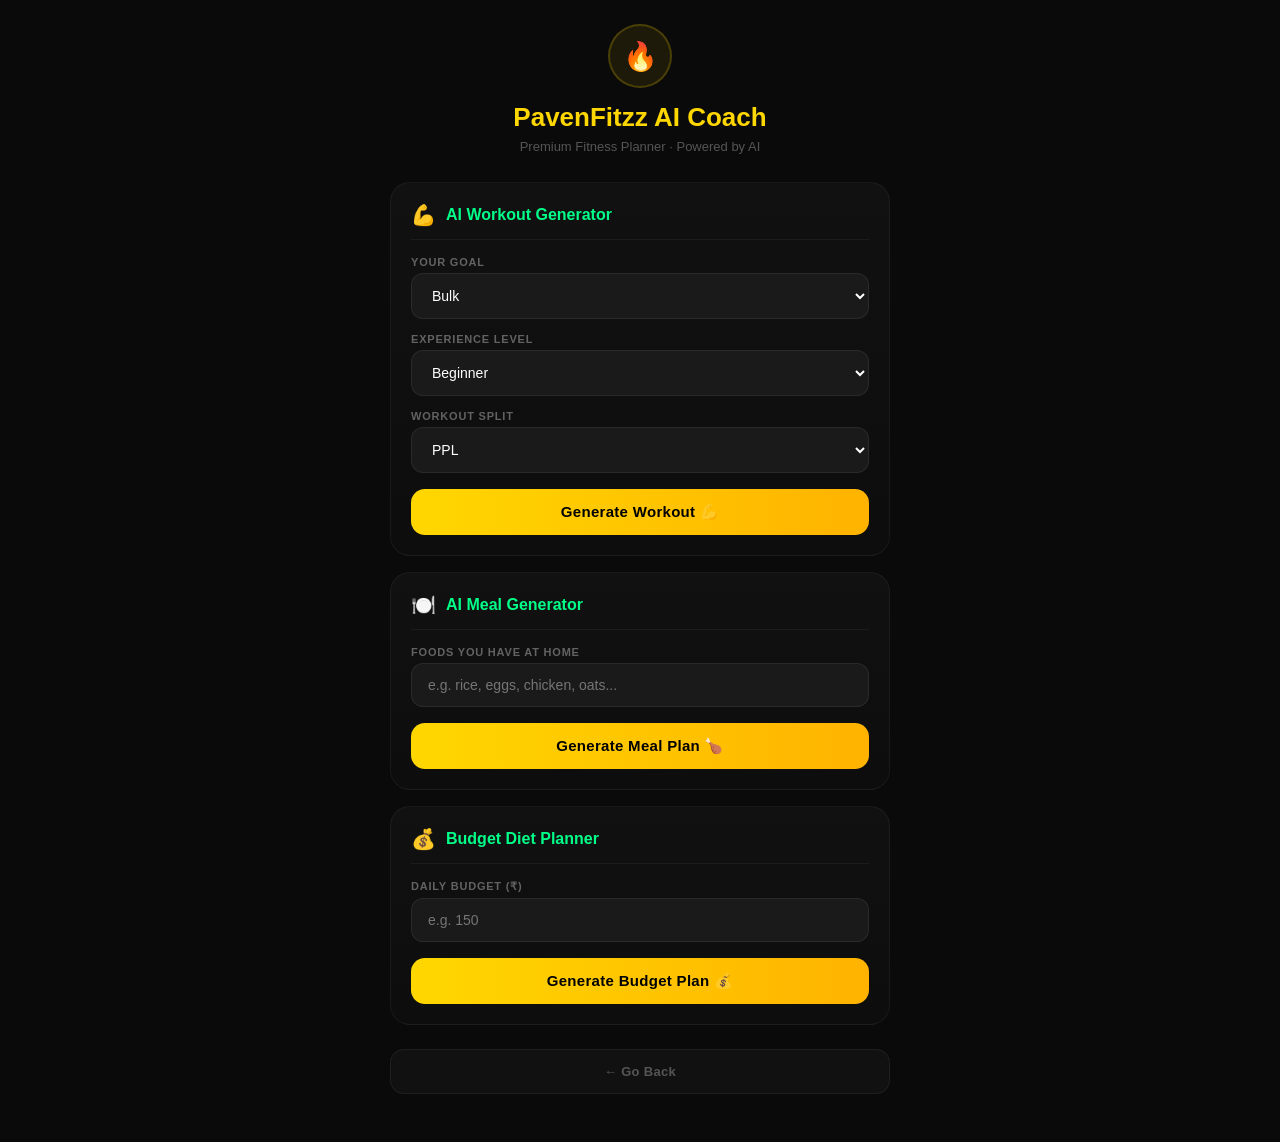
==== ai-dashboard.html @ f3b83119 "Update ai-dashboard.html" ====
<!DOCTYPE html>
<html lang="en">
<head>
<meta charset="UTF-8">
<meta name="viewport" content="width=device-width, initial-scale=1.0">
<title>PavenFitzz AI Coach</title>
<link rel="stylesheet" href="ai.css">
</head>
<body>
<div class="container">

  <div class="ai-header">
    <div class="ai-logo">🔥</div>
    <div class="ai-title">PavenFitzz AI Coach</div>
    <div class="ai-subtitle">Premium Fitness Planner · Powered by AI</div>
  </div>

  <div class="box">
    <div class="box-header">
      <span style="font-size:20px;">💪</span>
      <h2>AI Workout Generator</h2>
    </div>
    <label class="input-label">Your Goal</label>
    <select id="goal">
      <option>Bulk</option>
      <option>Cut</option>
      <option>Maintain</option>
      <option>Athletic</option>
    </select>
    <label class="input-label">Experience Level</label>
    <select id="level">
      <option>Beginner</option>
      <option>Intermediate</option>
      <option>Advanced</option>
    </select>
    <label class="input-label">Workout Split</label>
    <select id="split">
      <option>PPL</option>
      <option>Bro Split</option>
      <option>Upper Lower</option>
      <option>Full Body</option>
    </select>
    <button id="workoutBtn" onclick="generateWorkout()">
      Generate Workout 💪
    </button>
    <div id="workoutResult" class="result"></div>
  </div>

  <div class="box">
    <div class="box-header">
      <span style="font-size:20px;">🍽️</span>
      <h2>AI Meal Generator</h2>
    </div>
    <label class="input-label">Foods you have at home</label>
    <input type="text" id="foods" placeholder="e.g. rice, eggs, chicken, oats...">
    <button id="mealBtn" onclick="generateMeal()">
      Generate Meal Plan 🍗
    </button>
    <div id="mealResult" class="result"></div>
  </div>

  <div class="box">
    <div class="box-header">
      <span style="font-size:20px;">💰</span>
      <h2>Budget Diet Planner</h2>
    </div>
    <label class="input-label">Daily Budget (₹)</label>
    <input type="number" id="budget" placeholder="e.g. 150">
    <button id="budgetBtn" onclick="generateBudget()">
      Generate Budget Plan 💰
    </button>
    <div id="budgetResult" class="result"></div>
  </div>

  <button class="back-btn" onclick="history.back()">← Go Back</button>
</div>

<script>
var GEMINI_KEY = "AIzaSyBDkPioz9apRz7nb--AE00VEmUKcTgW-ak";

function callAI(prompt) {
  var url = "https://generativelanguage.googleapis.com/v1beta/models/gemini-2.5-flash:generateContent?key=" + GEMINI_KEY;
  return fetch(url, {
    method: "POST",
    headers: { "Content-Type": "application/json" },
    body: JSON.stringify({
      contents: [{ parts: [{ text: prompt }] }]
    })
  })
  .then(function(res) { return res.json(); })
  .then(function(data) {
    var text = data && data.candidates && data.candidates[0] && data.candidates[0].content && data.candidates[0].content.parts && data.candidates[0].content.parts[0] && data.candidates[0].content.parts[0].text;
    if (!text) {
      console.log("Gemini raw:", JSON.stringify(data));
      throw new Error("No response from AI");
    }
    return text;
  });
}

function showLoading(id) {
  var el = document.getElementById(id);
  el.className = "result show";
  el.innerHTML = '<div class="loading-dots"><span></span><span></span><span></span></div>';
}

function showResult(id, html) {
  var el = document.getElementById(id);
  el.className = "result show";
  el.innerHTML = html;
}

function generateWorkout() {
  var goal  = document.getElementById("goal").value;
  var level = document.getElementById("level").value;
  var split = document.getElementById("split").value;
  var btn   = document.getElementById("workoutBtn");

  btn.disabled = true;
  btn.innerText = "Generating...";
  showLoading("workoutResult");

  var prompt = "You are an expert fitness coach. Create a " + split + " workout plan for a " + level + " level person with goal: " + goal + ". Give exactly 4-6 days. For each day give: day name, 4-5 exercises with sets x reps. Format as plain text. Use emojis. Keep it concise and practical for Indians. End with one motivational tip.";

  callAI(prompt)
  .then(function(text) {
    var lines = text.split("\n").filter(function(l) { return l.trim(); });
    var html = lines.map(function(line) {
      if (/day\s*\d/i.test(line) || /^(monday|tuesday|wednesday|thursday|friday|saturday|sunday)/i.test(line)) {
        return '<div class="result-day"><div class="result-day-title">' + line + '</div></div>';
      }
      return '<div class="result-line"><span>' + line + '</span></div>';
    }).join("");
    showResult("workoutResult",
      '<div style="margin-bottom:10px;">' +
      '<span class="tag tag-gold">' + goal + '</span> ' +
      '<span class="tag tag-green">' + level + '</span> ' +
      '<span class="tag tag-gold">' + split + '</span>' +
      '</div>' + html
    );
  })
  .catch(function(e) {
    console.error("Workout error:", e);
    showResult("workoutResult", '<div class="result-line" style="color:#ff4444;">Error: ' + e.message + '</div>');
  })
  .finally(function() {
    btn.disabled = false;
    btn.innerText = "Generate Workout 💪";
  });
}

function generateMeal() {
  var foods = document.getElementById("foods").value.trim();
  var btn   = document.getElementById("mealBtn");

  if (!foods) { alert("Enter the foods you have"); return; }

  btn.disabled = true;
  btn.innerText = "Generating...";
  showLoading("mealResult");

  var prompt = "You are a nutrition expert. The person has these foods: " + foods + ". Create a full day meal plan (Breakfast, Lunch, Snack, Dinner) using ONLY these foods. High protein, practical. Add calories per meal. Use emojis. Indian diet style.";

  callAI(prompt)
  .then(function(text) {
    var lines = text.split("\n").filter(function(l) { return l.trim(); });
    var html = lines.map(function(line) {
      return '<div class="result-line"><span>' + line + '</span></div>';
    }).join("");
    showResult("mealResult", html);
  })
  .catch(function(e) {
    console.error("Meal error:", e);
    showResult("mealResult", '<div class="result-line" style="color:#ff4444;">Error: ' + e.message + '</div>');
  })
  .finally(function() {
    btn.disabled = false;
    btn.innerText = "Generate Meal Plan 🍗";
  });
}

function generateBudget() {
  var budget = document.getElementById("budget").value;
  var btn    = document.getElementById("budgetBtn");

  if (!budget || budget < 1) { alert("Enter valid budget"); return; }

  btn.disabled = true;
  btn.innerText = "Generating...";
  showLoading("budgetResult");

  var prompt = "You are a budget nutrition expert in India. Create a high protein muscle building diet for Rs." + budget + " per day. List foods with prices in rupees. Full day plan: Breakfast, Lunch, Snack, Dinner. Stay within Rs." + budget + ". Use emojis. Practical for Indian markets.";

  callAI(prompt)
  .then(function(text) {
    var lines = text.split("\n").filter(function(l) { return l.trim(); });
    var html = lines.map(function(line) {
      return '<div class="result-line"><span>' + line + '</span></div>';
    }).join("");
    showResult("budgetResult",
      '<div style="margin-bottom:10px;"><span class="tag tag-green">Budget: Rs.' + budget + '/day</span></div>' + html
    );
  })
  .catch(function(e) {
    console.error("Budget error:", e);
    showResult("budgetResult", '<div class="result-line" style="color:#ff4444;">Error: ' + e.message + '</div>');
  })
  .finally(function() {
    btn.disabled = false;
    btn.innerText = "Generate Budget Plan 💰";
  });
}
</script>

</body>
</html>
---- ai.css ----
*, *::before, *::after {
  margin: 0; padding: 0; box-sizing: border-box;
}

body {
  background: #0a0a0a;
  color: #fff;
  font-family: Arial, sans-serif;
  min-height: 100vh;
  padding: 24px 16px 48px;
}

.container {
  max-width: 500px;
  margin: 0 auto;
}

.ai-header {
  text-align: center;
  margin-bottom: 28px;
}

.ai-logo {
  width: 64px; height: 64px;
  border-radius: 50%;
  background: rgba(255,215,0,0.08);
  border: 2px solid rgba(255,215,0,0.2);
  display: flex; align-items: center; justify-content: center;
  font-size: 28px;
  margin: 0 auto 14px;
}

.ai-title {
  font-size: 26px;
  font-weight: 900;
  color: #ffd700;
  margin-bottom: 6px;
}

.ai-subtitle {
  font-size: 13px;
  color: #555;
}

.box {
  background: linear-gradient(180deg, #111, #0d0d0d);
  border: 1px solid rgba(255,255,255,0.05);
  border-radius: 20px;
  padding: 20px;
  margin-bottom: 16px;
}

.box-header {
  display: flex;
  align-items: center;
  gap: 10px;
  margin-bottom: 16px;
  padding-bottom: 12px;
  border-bottom: 1px solid rgba(255,255,255,0.05);
}

.box-header h2 {
  font-size: 16px;
  font-weight: 800;
  color: #00ff88;
  margin: 0;
}

.input-label {
  display: block;
  font-size: 11px;
  font-weight: 700;
  text-transform: uppercase;
  letter-spacing: 0.8px;
  color: rgba(255,255,255,0.35);
  margin: 12px 0 5px;
}

select, input {
  width: 100%;
  padding: 13px 16px;
  border: 1px solid rgba(255,255,255,0.07);
  border-radius: 12px;
  background: #1a1a1a;
  color: #fff;
  font-size: 14px;
  outline: none;
  transition: 0.2s;
  margin-bottom: 2px;
}

select:focus, input:focus {
  border-color: rgba(0,255,136,0.3);
  background: #1e1e1e;
  box-shadow: 0 0 0 3px rgba(0,255,136,0.06);
}

select option { background: #1a1a1a; }

button {
  width: 100%;
  padding: 14px;
  border: none;
  border-radius: 14px;
  background: linear-gradient(90deg, #ffd700, #ffb300);
  color: #000;
  font-weight: 800;
  font-size: 15px;
  cursor: pointer;
  margin-top: 14px;
  transition: 0.2s;
  letter-spacing: 0.3px;
}

button:hover { transform: translateY(-2px); box-shadow: 0 10px 24px rgba(255,215,0,0.2); }
button:active { transform: scale(0.98); }
button:disabled { opacity: 0.5; cursor: not-allowed; transform: none; }

.result {
  margin-top: 14px;
  background: #0a0f0a;
  border: 1px solid rgba(0,255,136,0.12);
  border-radius: 14px;
  padding: 16px;
  min-height: 60px;
  display: none;
}

.result.show { display: block; }

.result-line {
  display: flex;
  align-items: flex-start;
  gap: 10px;
  padding: 8px 0;
  border-bottom: 1px solid rgba(255,255,255,0.04);
  font-size: 14px;
  color: #ccc;
  line-height: 1.5;
}

.result-line:last-child { border-bottom: none; }

.result-line .icon { font-size: 16px; flex-shrink: 0; margin-top: 1px; }

.result-day {
  background: rgba(0,255,136,0.06);
  border: 1px solid rgba(0,255,136,0.1);
  border-radius: 10px;
  padding: 10px 12px;
  margin: 6px 0;
  font-size: 13px;
  color: #ccc;
}

.result-day-title {
  font-size: 12px;
  font-weight: 800;
  color: #00ff88;
  margin-bottom: 4px;
}

.loading-dots {
  display: flex;
  gap: 6px;
  justify-content: center;
  padding: 10px;
}

.loading-dots span {
  width: 8px; height: 8px;
  border-radius: 50%;
  background: #00ff88;
  animation: bounce 0.8s infinite alternate;
}

.loading-dots span:nth-child(2) { animation-delay: 0.2s; }
.loading-dots span:nth-child(3) { animation-delay: 0.4s; }

@keyframes bounce {
  from { transform: translateY(0); opacity: 0.4; }
  to   { transform: translateY(-6px); opacity: 1; }
}

.tag {
  display: inline-block;
  font-size: 11px;
  font-weight: 700;
  padding: 3px 10px;
  border-radius: 99px;
  margin-right: 4px;
  margin-bottom: 8px;
}

.tag-gold { background: rgba(255,215,0,0.1); color: #ffd700; border: 1px solid rgba(255,215,0,0.2); }
.tag-green { background: rgba(0,255,136,0.08); color: #00ff88; border: 1px solid rgba(0,255,136,0.2); }

.back-btn {
  background: #111 !important;
  color: #555 !important;
  border: 1px solid rgba(255,255,255,0.06) !important;
  font-size: 13px !important;
  margin-top: 8px !important;
}
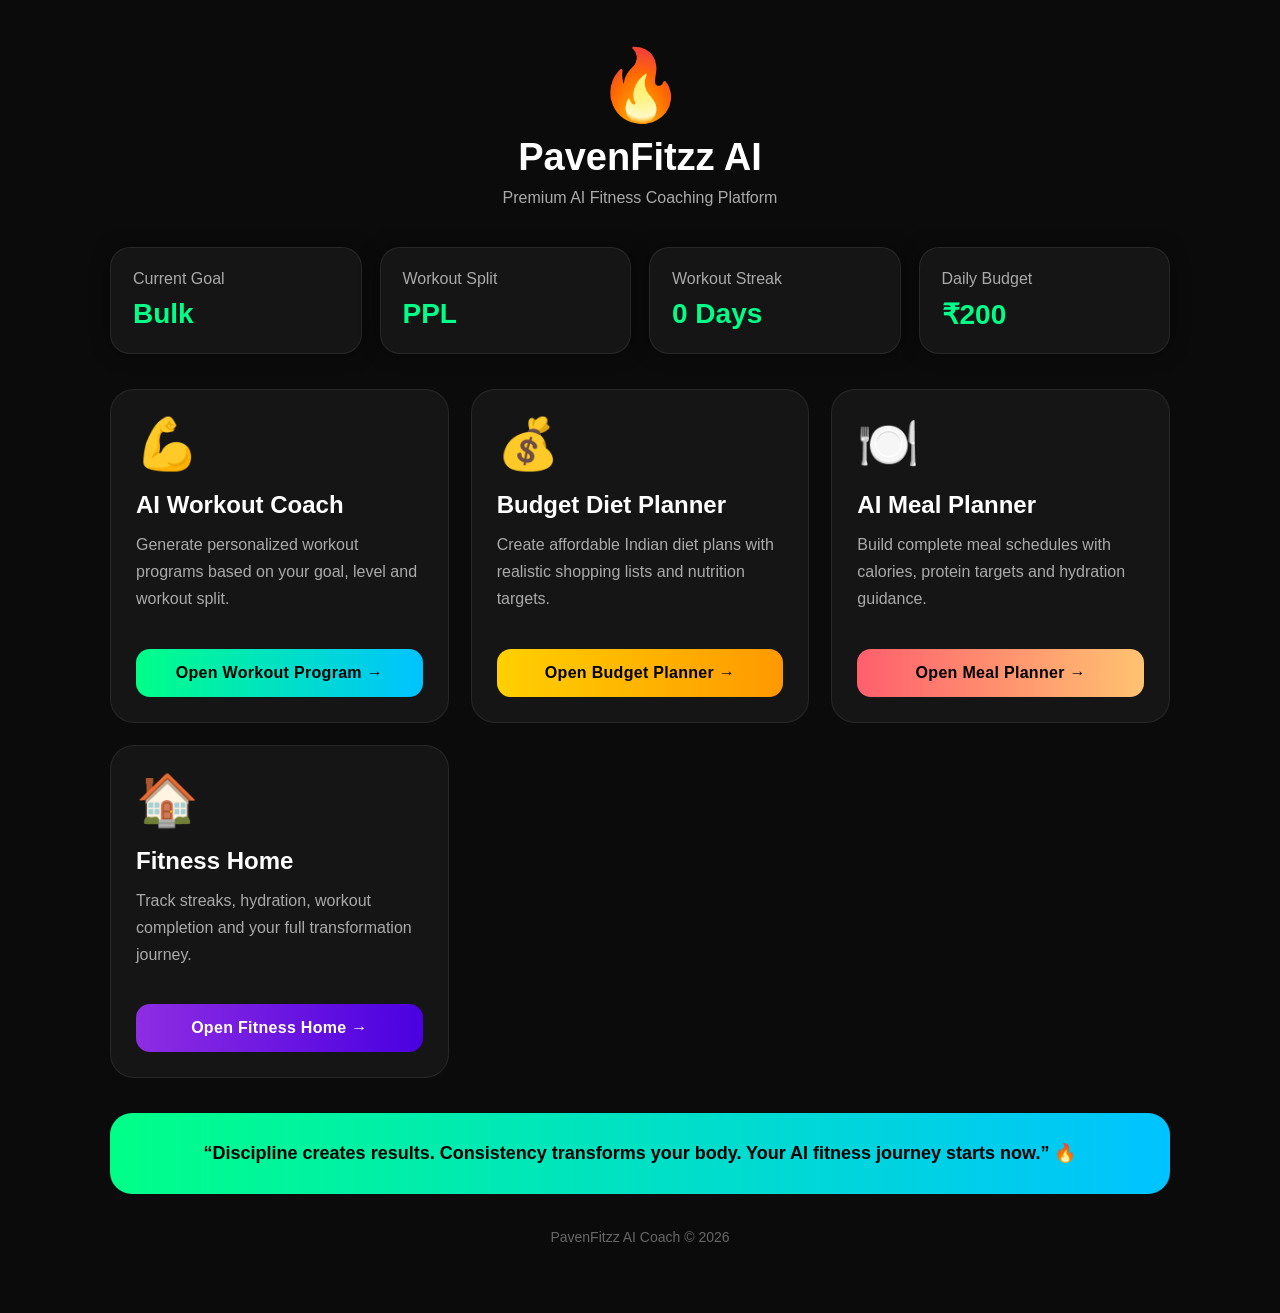
==== commit 64cadcea: "Update ai-dashboard.html" ====
--- a/ai-dashboard.html
+++ b/ai-dashboard.html
@@ -1,215 +1,493 @@
 <!DOCTYPE html>
 <html lang="en">
+
 <head>
 <meta charset="UTF-8">
-<meta name="viewport" content="width=device-width, initial-scale=1.0">
-<title>PavenFitzz AI Coach</title>
+<meta name="viewport"
+content="width=device-width, initial-scale=1.0">
+
+<title>PavenFitzz AI Dashboard</title>
+
 <link rel="stylesheet" href="ai.css">
+
+<style>
+
+body{
+  margin:0;
+  font-family:Arial,sans-serif;
+  background:#0b0b0b;
+  color:white;
+}
+
+.container{
+  max-width:1100px;
+  margin:auto;
+  padding:20px;
+}
+
+.header{
+  text-align:center;
+  margin-bottom:40px;
+}
+
+.logo{
+  font-size:70px;
+  margin-bottom:10px;
+}
+
+.title{
+  font-size:38px;
+  font-weight:700;
+}
+
+.subtitle{
+  color:#aaa;
+  margin-top:10px;
+  font-size:16px;
+}
+
+.stats-grid{
+  display:grid;
+  grid-template-columns:
+  repeat(auto-fit,minmax(220px,1fr));
+  gap:18px;
+  margin-bottom:35px;
+}
+
+.stat-card{
+  background:#151515;
+  border-radius:20px;
+  padding:22px;
+  border:1px solid rgba(255,255,255,0.08);
+  box-shadow:0 0 20px rgba(0,0,0,0.4);
+}
+
+.stat-title{
+  color:#aaa;
+  margin-bottom:10px;
+}
+
+.stat-value{
+  font-size:28px;
+  font-weight:700;
+  color:#00ff88;
+}
+
+.main-grid{
+  display:grid;
+  grid-template-columns:
+  repeat(auto-fit,minmax(280px,1fr));
+  gap:22px;
+}
+
+.feature-card{
+  background:#151515;
+  border-radius:24px;
+  padding:25px;
+  border:1px solid rgba(255,255,255,0.08);
+  transition:.3s;
+  position:relative;
+  overflow:hidden;
+}
+
+.feature-card:hover{
+  transform:translateY(-5px);
+  border-color:#00ff88;
+}
+
+.feature-icon{
+  font-size:50px;
+  margin-bottom:18px;
+}
+
+.feature-title{
+  font-size:24px;
+  font-weight:700;
+  margin-bottom:12px;
+}
+
+.feature-desc{
+  color:#aaa;
+  line-height:1.7;
+  margin-bottom:22px;
+}
+
+.open-btn{
+  width:100%;
+  padding:15px;
+  border:none;
+  border-radius:14px;
+  font-size:16px;
+  font-weight:700;
+  cursor:pointer;
+  transition:.3s;
+}
+
+.workout-btn{
+  background:linear-gradient(
+  90deg,
+  #00ff88,
+  #00c3ff
+  );
+
+  color:black;
+}
+
+.budget-btn{
+  background:linear-gradient(
+  90deg,
+  #ffd000,
+  #ff9900
+  );
+
+  color:black;
+}
+
+.meal-btn{
+  background:linear-gradient(
+  90deg,
+  #ff5f6d,
+  #ffc371
+  );
+
+  color:black;
+}
+
+.home-btn{
+  background:linear-gradient(
+  90deg,
+  #8e2de2,
+  #4a00e0
+  );
+
+  color:white;
+}
+
+.open-btn:hover{
+  transform:scale(1.03);
+}
+
+.quote-box{
+  margin-top:35px;
+  background:linear-gradient(
+  90deg,
+  #00ff88,
+  #00c3ff
+  );
+
+  color:black;
+
+  padding:24px;
+  border-radius:22px;
+  text-align:center;
+  font-weight:700;
+  line-height:1.8;
+  font-size:18px;
+}
+
+.footer{
+  margin-top:35px;
+  text-align:center;
+  color:#666;
+  font-size:14px;
+}
+
+</style>
+
 </head>
+
 <body>
+
 <div class="container">
 
-  <div class="ai-header">
-    <div class="ai-logo">🔥</div>
-    <div class="ai-title">PavenFitzz AI Coach</div>
-    <div class="ai-subtitle">Premium Fitness Planner · Powered by AI</div>
+  <!-- HEADER -->
+
+  <div class="header">
+
+    <div class="logo">🔥</div>
+
+    <div class="title">
+      PavenFitzz AI
+    </div>
+
+    <div class="subtitle">
+      Premium AI Fitness Coaching Platform
+    </div>
+
   </div>
 
-  <div class="box">
-    <div class="box-header">
-      <span style="font-size:20px;">💪</span>
-      <h2>AI Workout Generator</h2>
-    </div>
-    <label class="input-label">Your Goal</label>
-    <select id="goal">
-      <option>Bulk</option>
-      <option>Cut</option>
-      <option>Maintain</option>
-      <option>Athletic</option>
-    </select>
-    <label class="input-label">Experience Level</label>
-    <select id="level">
-      <option>Beginner</option>
-      <option>Intermediate</option>
-      <option>Advanced</option>
-    </select>
-    <label class="input-label">Workout Split</label>
-    <select id="split">
-      <option>PPL</option>
-      <option>Bro Split</option>
-      <option>Upper Lower</option>
-      <option>Full Body</option>
-    </select>
-    <button id="workoutBtn" onclick="generateWorkout()">
-      Generate Workout 💪
-    </button>
-    <div id="workoutResult" class="result"></div>
+  <!-- STATS -->
+
+  <div class="stats-grid">
+
+    <div class="stat-card">
+
+      <div class="stat-title">
+        Current Goal
+      </div>
+
+      <div class="stat-value"
+      id="goalText">
+
+      Bulk
+
+      </div>
+
+    </div>
+
+    <div class="stat-card">
+
+      <div class="stat-title">
+        Workout Split
+      </div>
+
+      <div class="stat-value"
+      id="splitText">
+
+      PPL
+
+      </div>
+
+    </div>
+
+    <div class="stat-card">
+
+      <div class="stat-title">
+        Workout Streak
+      </div>
+
+      <div class="stat-value"
+      id="streakText">
+
+      0 Days
+
+      </div>
+
+    </div>
+
+    <div class="stat-card">
+
+      <div class="stat-title">
+        Daily Budget
+      </div>
+
+      <div class="stat-value"
+      id="budgetText">
+
+      ₹200
+
+      </div>
+
+    </div>
+
   </div>
 
-  <div class="box">
-    <div class="box-header">
-      <span style="font-size:20px;">🍽️</span>
-      <h2>AI Meal Generator</h2>
-    </div>
-    <label class="input-label">Foods you have at home</label>
-    <input type="text" id="foods" placeholder="e.g. rice, eggs, chicken, oats...">
-    <button id="mealBtn" onclick="generateMeal()">
-      Generate Meal Plan 🍗
-    </button>
-    <div id="mealResult" class="result"></div>
+  <!-- MAIN FEATURES -->
+
+  <div class="main-grid">
+
+    <!-- WORKOUT -->
+
+    <div class="feature-card">
+
+      <div class="feature-icon">
+        💪
+      </div>
+
+      <div class="feature-title">
+        AI Workout Coach
+      </div>
+
+      <div class="feature-desc">
+
+        Generate personalized workout
+        programs based on your goal,
+        level and workout split.
+
+      </div>
+
+      <button class="open-btn workout-btn"
+      onclick="openWorkout()">
+
+      Open Workout Program →
+
+      </button>
+
+    </div>
+
+    <!-- BUDGET -->
+
+    <div class="feature-card">
+
+      <div class="feature-icon">
+        💰
+      </div>
+
+      <div class="feature-title">
+        Budget Diet Planner
+      </div>
+
+      <div class="feature-desc">
+
+        Create affordable Indian diet
+        plans with realistic shopping
+        lists and nutrition targets.
+
+      </div>
+
+      <button class="open-btn budget-btn"
+      onclick="openBudget()">
+
+      Open Budget Planner →
+
+      </button>
+
+    </div>
+
+    <!-- MEAL -->
+
+    <div class="feature-card">
+
+      <div class="feature-icon">
+        🍽️
+      </div>
+
+      <div class="feature-title">
+        AI Meal Planner
+      </div>
+
+      <div class="feature-desc">
+
+        Build complete meal schedules
+        with calories, protein targets
+        and hydration guidance.
+
+      </div>
+
+      <button class="open-btn meal-btn"
+      onclick="openMeal()">
+
+      Open Meal Planner →
+
+      </button>
+
+    </div>
+
+    <!-- HOME -->
+
+    <div class="feature-card">
+
+      <div class="feature-icon">
+        🏠
+      </div>
+
+      <div class="feature-title">
+        Fitness Home
+      </div>
+
+      <div class="feature-desc">
+
+        Track streaks, hydration,
+        workout completion and your
+        full transformation journey.
+
+      </div>
+
+      <button class="open-btn home-btn"
+      onclick="openHome()">
+
+      Open Fitness Home →
+
+      </button>
+
+    </div>
+
   </div>
 
-  <div class="box">
-    <div class="box-header">
-      <span style="font-size:20px;">💰</span>
-      <h2>Budget Diet Planner</h2>
-    </div>
-    <label class="input-label">Daily Budget (₹)</label>
-    <input type="number" id="budget" placeholder="e.g. 150">
-    <button id="budgetBtn" onclick="generateBudget()">
-      Generate Budget Plan 💰
-    </button>
-    <div id="budgetResult" class="result"></div>
+  <!-- MOTIVATION -->
+
+  <div class="quote-box">
+
+    “Discipline creates results.
+    Consistency transforms your body.
+    Your AI fitness journey starts now.” 🔥
+
   </div>
 
-  <button class="back-btn" onclick="history.back()">← Go Back</button>
+  <!-- FOOTER -->
+
+  <div class="footer">
+
+    PavenFitzz AI Coach © 2026
+
+  </div>
+
 </div>
 
 <script>
-var GEMINI_KEY = "AIzaSyBDkPioz9apRz7nb--AE00VEmUKcTgW-ak";
-
-function callAI(prompt) {
-  var url = "https://generativelanguage.googleapis.com/v1beta/models/gemini-2.5-flash:generateContent?key=" + GEMINI_KEY;
-  return fetch(url, {
-    method: "POST",
-    headers: { "Content-Type": "application/json" },
-    body: JSON.stringify({
-      contents: [{ parts: [{ text: prompt }] }]
-    })
-  })
-  .then(function(res) { return res.json(); })
-  .then(function(data) {
-    var text = data && data.candidates && data.candidates[0] && data.candidates[0].content && data.candidates[0].content.parts && data.candidates[0].content.parts[0] && data.candidates[0].content.parts[0].text;
-    if (!text) {
-      console.log("Gemini raw:", JSON.stringify(data));
-      throw new Error("No response from AI");
-    }
-    return text;
-  });
-}
-
-function showLoading(id) {
-  var el = document.getElementById(id);
-  el.className = "result show";
-  el.innerHTML = '<div class="loading-dots"><span></span><span></span><span></span></div>';
-}
-
-function showResult(id, html) {
-  var el = document.getElementById(id);
-  el.className = "result show";
-  el.innerHTML = html;
-}
-
-function generateWorkout() {
-  var goal  = document.getElementById("goal").value;
-  var level = document.getElementById("level").value;
-  var split = document.getElementById("split").value;
-  var btn   = document.getElementById("workoutBtn");
-
-  btn.disabled = true;
-  btn.innerText = "Generating...";
-  showLoading("workoutResult");
-
-  var prompt = "You are an expert fitness coach. Create a " + split + " workout plan for a " + level + " level person with goal: " + goal + ". Give exactly 4-6 days. For each day give: day name, 4-5 exercises with sets x reps. Format as plain text. Use emojis. Keep it concise and practical for Indians. End with one motivational tip.";
-
-  callAI(prompt)
-  .then(function(text) {
-    var lines = text.split("\n").filter(function(l) { return l.trim(); });
-    var html = lines.map(function(line) {
-      if (/day\s*\d/i.test(line) || /^(monday|tuesday|wednesday|thursday|friday|saturday|sunday)/i.test(line)) {
-        return '<div class="result-day"><div class="result-day-title">' + line + '</div></div>';
-      }
-      return '<div class="result-line"><span>' + line + '</span></div>';
-    }).join("");
-    showResult("workoutResult",
-      '<div style="margin-bottom:10px;">' +
-      '<span class="tag tag-gold">' + goal + '</span> ' +
-      '<span class="tag tag-green">' + level + '</span> ' +
-      '<span class="tag tag-gold">' + split + '</span>' +
-      '</div>' + html
-    );
-  })
-  .catch(function(e) {
-    console.error("Workout error:", e);
-    showResult("workoutResult", '<div class="result-line" style="color:#ff4444;">Error: ' + e.message + '</div>');
-  })
-  .finally(function() {
-    btn.disabled = false;
-    btn.innerText = "Generate Workout 💪";
-  });
-}
-
-function generateMeal() {
-  var foods = document.getElementById("foods").value.trim();
-  var btn   = document.getElementById("mealBtn");
-
-  if (!foods) { alert("Enter the foods you have"); return; }
-
-  btn.disabled = true;
-  btn.innerText = "Generating...";
-  showLoading("mealResult");
-
-  var prompt = "You are a nutrition expert. The person has these foods: " + foods + ". Create a full day meal plan (Breakfast, Lunch, Snack, Dinner) using ONLY these foods. High protein, practical. Add calories per meal. Use emojis. Indian diet style.";
-
-  callAI(prompt)
-  .then(function(text) {
-    var lines = text.split("\n").filter(function(l) { return l.trim(); });
-    var html = lines.map(function(line) {
-      return '<div class="result-line"><span>' + line + '</span></div>';
-    }).join("");
-    showResult("mealResult", html);
-  })
-  .catch(function(e) {
-    console.error("Meal error:", e);
-    showResult("mealResult", '<div class="result-line" style="color:#ff4444;">Error: ' + e.message + '</div>');
-  })
-  .finally(function() {
-    btn.disabled = false;
-    btn.innerText = "Generate Meal Plan 🍗";
-  });
-}
-
-function generateBudget() {
-  var budget = document.getElementById("budget").value;
-  var btn    = document.getElementById("budgetBtn");
-
-  if (!budget || budget < 1) { alert("Enter valid budget"); return; }
-
-  btn.disabled = true;
-  btn.innerText = "Generating...";
-  showLoading("budgetResult");
-
-  var prompt = "You are a budget nutrition expert in India. Create a high protein muscle building diet for Rs." + budget + " per day. List foods with prices in rupees. Full day plan: Breakfast, Lunch, Snack, Dinner. Stay within Rs." + budget + ". Use emojis. Practical for Indian markets.";
-
-  callAI(prompt)
-  .then(function(text) {
-    var lines = text.split("\n").filter(function(l) { return l.trim(); });
-    var html = lines.map(function(line) {
-      return '<div class="result-line"><span>' + line + '</span></div>';
-    }).join("");
-    showResult("budgetResult",
-      '<div style="margin-bottom:10px;"><span class="tag tag-green">Budget: Rs.' + budget + '/day</span></div>' + html
-    );
-  })
-  .catch(function(e) {
-    console.error("Budget error:", e);
-    showResult("budgetResult", '<div class="result-line" style="color:#ff4444;">Error: ' + e.message + '</div>');
-  })
-  .finally(function() {
-    btn.disabled = false;
-    btn.innerText = "Generate Budget Plan 💰";
-  });
-}
+
+const goal =
+localStorage.getItem("goal")
+|| "Bulk";
+
+const split =
+localStorage.getItem("split")
+|| "PPL";
+
+const streak =
+localStorage.getItem("streak")
+|| "0";
+
+const budget =
+localStorage.getItem("budget")
+|| "200";
+
+document.getElementById(
+  "goalText"
+).innerText = goal;
+
+document.getElementById(
+  "splitText"
+).innerText = split;
+
+document.getElementById(
+  "streakText"
+).innerText =
+streak + " Days";
+
+document.getElementById(
+  "budgetText"
+).innerText =
+"₹" + budget;
+
+function openWorkout(){
+
+  window.location.href =
+  "workout.html";
+
+}
+
+function openBudget(){
+
+  window.location.href =
+  "budget.html";
+
+}
+
+function openMeal(){
+
+  window.location.href =
+  "meal.html";
+
+}
+
+function openHome(){
+
+  window.location.href =
+  "home.html";
+
+}
+
 </script>
 
 </body>
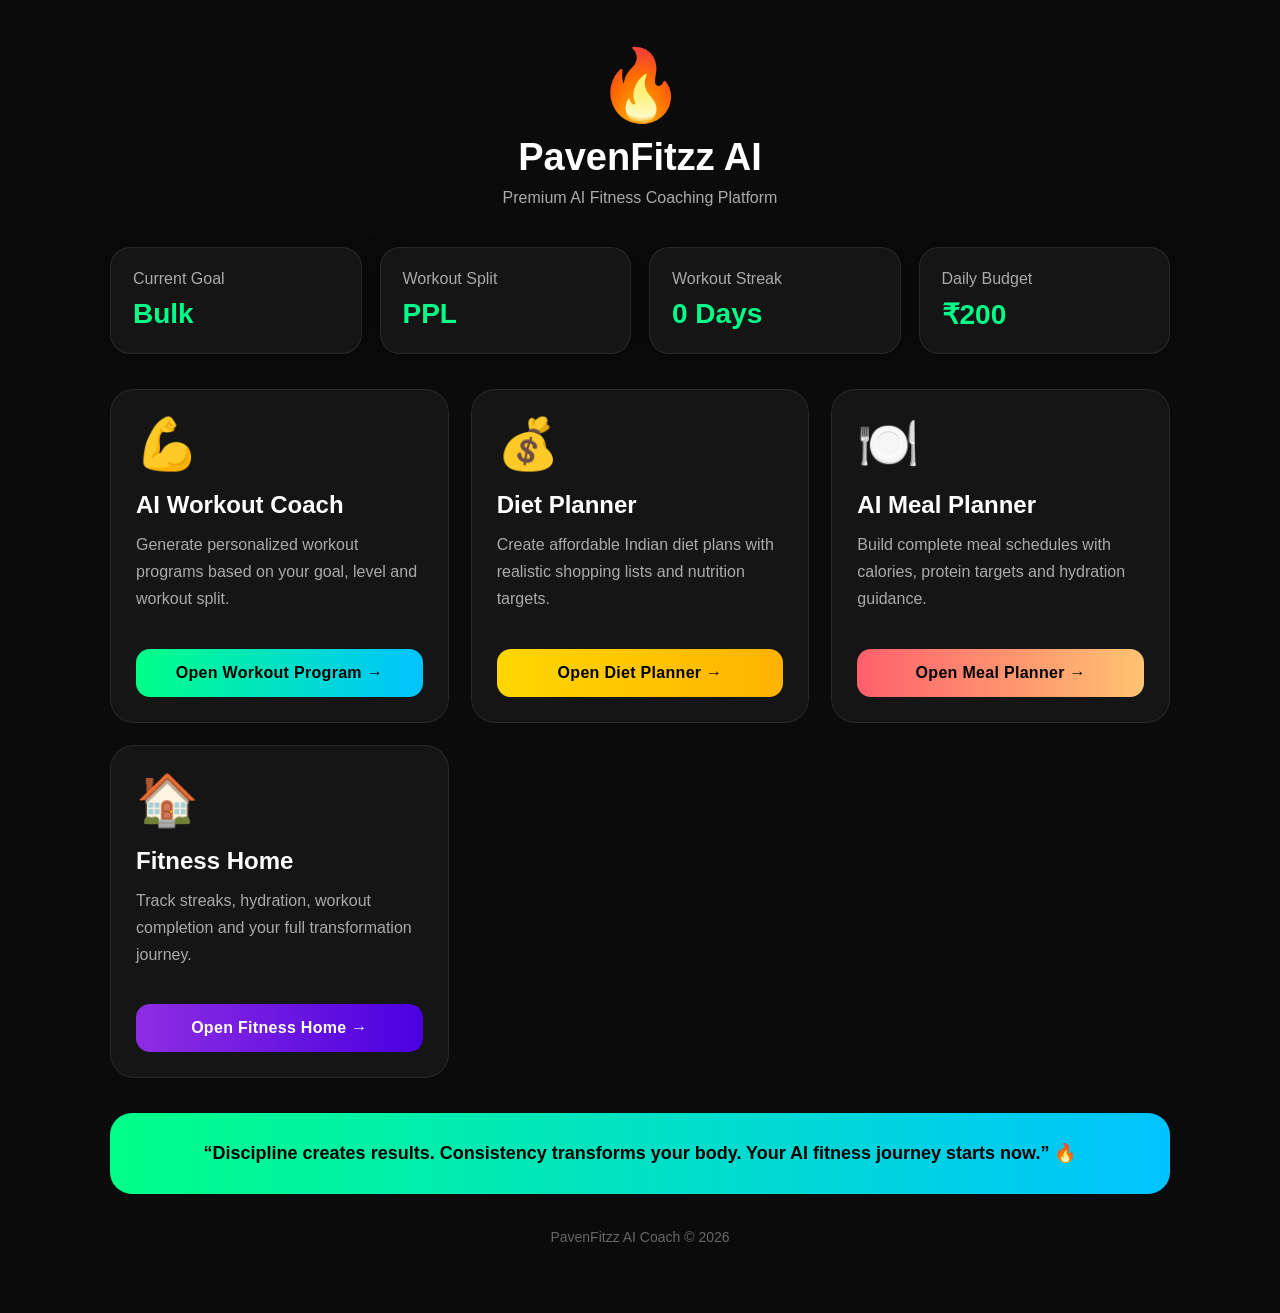
==== commit 47fd63df: "Update ai-dashboard.html" ====
--- a/ai-dashboard.html
+++ b/ai-dashboard.html
@@ -315,7 +315,7 @@
 
     </div>
 
-    <!-- BUDGET -->
+    <!-- DIET -->
 
     <div class="feature-card">
 
@@ -324,7 +324,7 @@
       </div>
 
       <div class="feature-title">
-        Budget Diet Planner
+        Diet Planner
       </div>
 
       <div class="feature-desc">
@@ -335,10 +335,10 @@
 
       </div>
 
-      <button class="open-btn budget-btn"
-      onclick="openBudget()">
-
-      Open Budget Planner →
+      <button class="open-btn diet-btn"
+      onclick="opendiet()">
+
+      Open Diet Planner →
 
       </button>
 
@@ -467,10 +467,10 @@
 
 }
 
-function openBudget(){
+function openDiet(){
 
   window.location.href =
-  "budget.html";
+  "diet.html";
 
 }
 
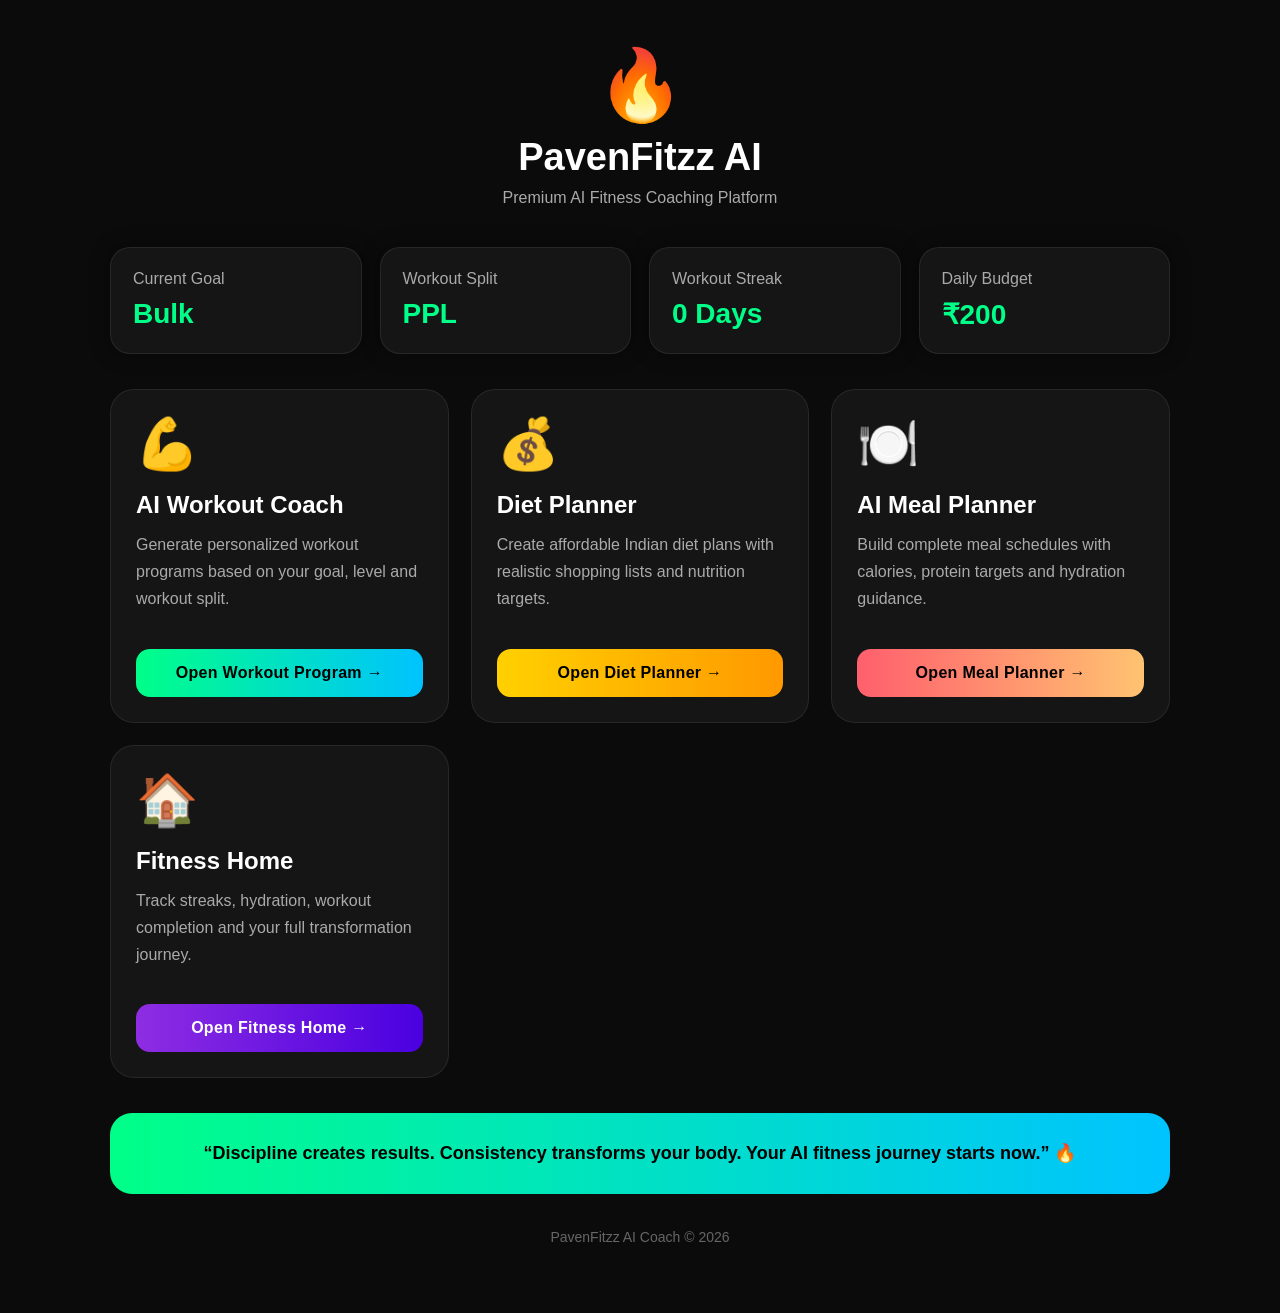
==== commit 935820a5: "Update ai-dashboard.html" ====
--- a/ai-dashboard.html
+++ b/ai-dashboard.html
@@ -335,8 +335,8 @@
 
       </div>
 
-      <button class="open-btn diet-btn"
-      onclick="opendiet()">
+     <button class="open-btn budget-btn"
+onclick="openDiet()">
 
       Open Diet Planner →
 
